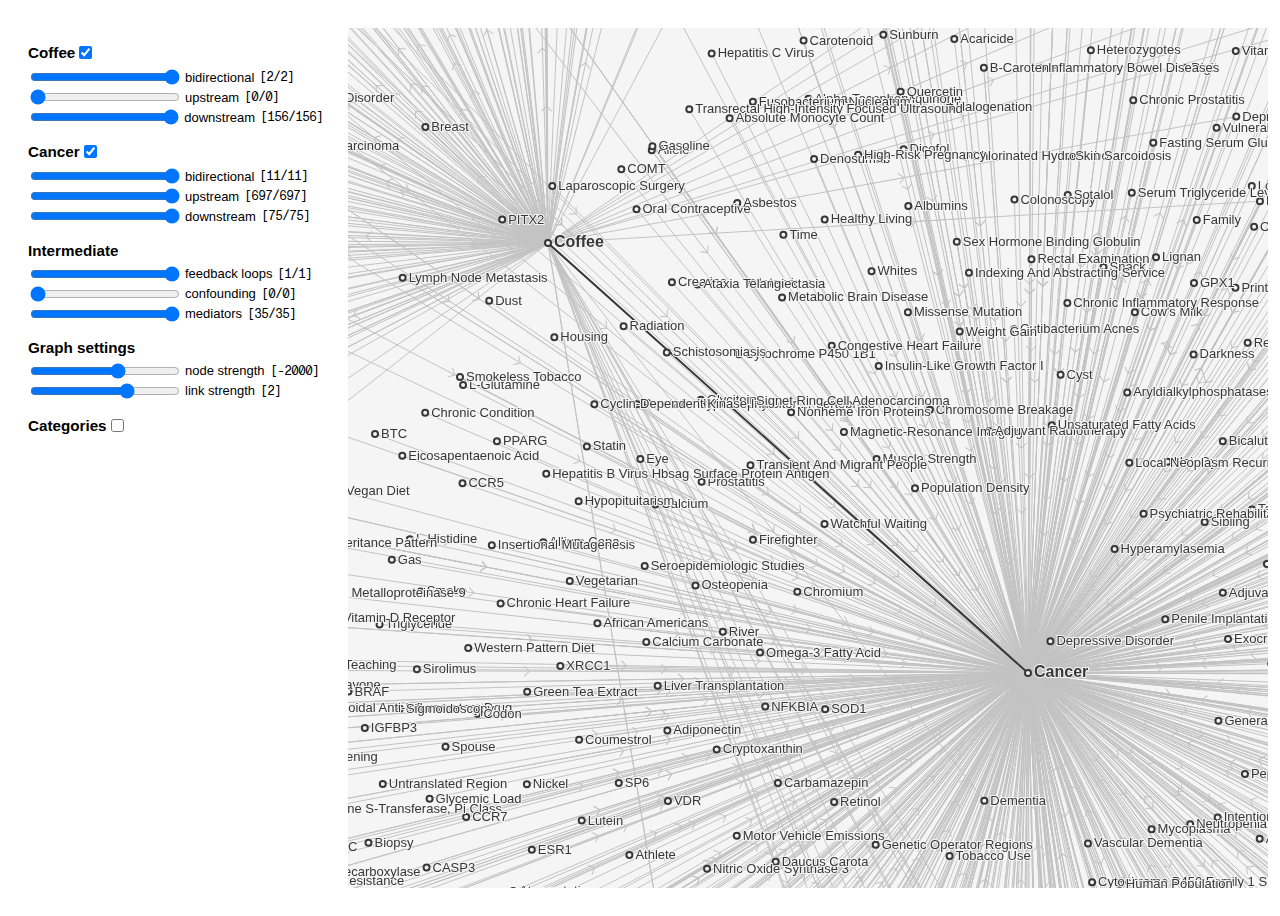
==== index.html @ 85940d9d "isolating forces" ====
<!DOCTYPE html>
<html lang="en" dir="ltr">
  <head>
    <title>system graph tester</title>
    <meta http-equiv="Content-Type" content="text/html;" charset="utf-8" >
    <meta name="viewport" charset="UTF-8" content="width=device-width, initial-scale=1">
    <link rel="stylesheet" href="css/clearstyle.css">
    <link rel="stylesheet" href="css/style.css">
    <script type="module" src="js/d3.js" charset="utf-8" preload></script>
    <script type="module" src="js/graph.js" charset="utf-8" preload></script>
 
    
    <link rel="preload" href="data/dag-link-data.json" as="fetch" crossOrigin="false">
  </head>

  <body>
    <main>
      <div id="controls">
        <section id="p0">
          <h3>Coffee  
            <input type="checkbox" checked data-name="p0" class="primary">
          </h3>
          <div class="row-wrap" data-name="bidirectional">
            <input type="range" name="bidirectional" min="0" max="100" value="50">
            <label for="bidirectional">bidirectional</label>
            <span class="count"></span>  
          </div>
          <div class="row-wrap" data-name="upstream">
            <input type="range" name="upstream" min="0" max="100" value="50">
            <label for="upstream">upstream</label>
            <span class="count"></span>
          </div>
          <div class="row-wrap" data-name="downstream">
            <input type="range" name="downstream" min="0" max="100" value="50">
            <label for="downstream">downstream</label>
            <span class="count"></span>  
          </div>
        </section>
        <section id="p1">
          <h3>Cancer
            <input type="checkbox" checked data-name="p1" class="primary">
          </h3>
          <div class="row-wrap" data-name="bidirectional">
            <input type="range" name="bidirectional" min="0" max="100" value="50">
            <label for="bidirectional">bidirectional</label>
            <span class="count"></span>  
          </div>
          <div class="row-wrap" data-name="upstream">
            <input type="range" name="upstream" min="0" max="100" value="50">
            <label for="upstream">upstream</label>
            <span class="count"></span>
          </div>
          <div class="row-wrap" data-name="downstream">
            <input type="range" name="downstream" min="0" max="100" value="50">
            <label for="downstream">downstream</label>
            <span class="count"></span>  
          </div>
        </section>
        <section id="intermediate">
          <h3>Intermediate</h3>
          <div class="row-wrap" data-name="loop">
            <input type="range" name="loop" min="0" max="100" value="50">
            <label for="loop">feedback loops</label>
            <span class="count"></span>
          </div>
          <div class="row-wrap" data-name="confounding">
            <input type="range" name="confounding" min="0" max="100" value="50">
            <label for="confounding">confounding</label>
            <span class="count"></span>
          </div>
          <div class="row-wrap" data-name="mediating">
            <input type="range" name="mediating" min="0" max="100" value="50">
            <label for="mediating">mediators</label>
            <span class="count"></span>  
          </div>
        </section>
        <section id="graph-settings">
          <h3>Graph settings</h3>
          <div class="row-wrap" data-name="charge">
            <input type="range" name="charge" min="-5000" max="0" value="-2000" step="100">
            <label for="charge">node strength</label>
            <span class="count" style="--max:']';">-2000</span>  
          </div>
          <div class="row-wrap" data-name="link">
            <input type="range" name="link" min="0" max="3" value="2" step="0.1">
            <label for="link">link strength</label>
            <span class="count" style="--max:']';">2</span>
          </div>
        </section>
        <section id="key">
          <h3>Categories<input type="checkbox"></h3>
          
        </section>
  
      </div>
      <svg id="graph">
        <defs>
          <marker
            id="arrow"
            viewBox="0 0 6 10"
            refX="-5"
            refY="5"
            markerWidth="12"
            markerHeight="12"
            markerUnits="userSpaceOnUse"
            orient="auto-start-reverse">
            <path d="M0.950256 1L2.95026 3L4.95026 5L0.950256 9" stroke-linecap="round" vector-effect="non-scaling-stroke"/>
            <!-- <path d="M 0 0 L 10 5 L 0 10 z" /> -->
          </marker>
          <marker
            id="arrow-primary"
            viewBox="0 0 6 10"
            refX="-10"
            refY="5"
            markerWidth="12"
            markerHeight="12"
            markerUnits="userSpaceOnUse"
            orient="auto-start-reverse">
            <path d="M0.950256 1L2.95026 3L4.95026 5L0.950256 9" stroke-linecap="round" vector-effect="non-scaling-stroke"/>
            <!-- <path d="M 0 0 L 10 5 L 0 10 z" /> -->
          </marker>
        </defs>
  
  
  
      </svg>


    </main>
    
      
    
  </body>
  
</html>
---- css/style.css ----
:root{
    --system-black:#373737;
    --system-black-30:#C3C3C3;
    --bg:#F5F5F5;
    --sidebar:340px;

    --cat-disease:#FEB3FF;
    --cat-treatment:#7EF5CB;
    --cat-genetic:#FFFF00;
    --cat-behavior:#FFA07A;
    --cat-symptom:#cba1ff;
}

main{
    position:relative;
    width:100vw;
    height:100vh;
}

#controls{
    position:absolute;
    top:0;
    left:0;
    /* position:fixed;
    top:0;
    left:0; */
    z-index:20;
    padding:20px;
    /* width:400px; */
    font-family:'Monument Grotesk', sans-serif;
    font-size:13px;
    width:var(--sidebar);
    background-color: white;
    height:100%;
    box-sizing:border-box;
}

main.topic-view input:checked{
    opacity:0.5;
    pointer-events: none;
}

main.topic-view[data-viewing="coffee"] #cancer .row-wrap{
    pointer-events: none;
    opacity:0.5;
}

main.topic-view[data-viewing="cancer"] #coffee .row-wrap{
    pointer-events: none;
    opacity:0.5;
}


.focus-p0 #p0 input[type="checkbox"],.focus-p1 #p1 input[type="checkbox"]{
    display:none;
}

.focus-p0 #p1>*:not(h3),.focus-p1 #p0>*:not(h3){
    display:none;
}

.focus-p0 #intermediate,.focus-p1 #intermediate{
    display:none;
}


#graph{
    position:absolute;
    top:20px;
    right:20px;
    background-color: var(--bg);
}

#graph g{
    z-index:10;
}
#graph g.link-lines,#graph g.node-label-bgs{
    z-index:5;
}

section{
    margin-bottom:10px;
}

.row-wrap{
    width:100%;
    display:flex;
    flex-flow:row nowrap;
    align-items: center;
}

.row-wrap[data-type="other"] span{
    display:inline-flex;
    flex-flow:row nowrap;
    align-items: center;
}

.row-wrap[data-type="other"] span::before{
    display:inline-block;
    background-color: black;
    width:20px;
    height:20px;
    margin-right:5px;
    content:'';
}


h3{
    font-weight:600;
    margin-bottom:5px;
    display:flex;
    flex-flow:row nowrap;
    align-items: center;
}

.row-wrap>*{
    margin-right:5px;
}

.row-wrap input[type="range"]{
    width:150px;
}

.count{
    font-family:'Monument Grotesk Mono';
    letter-spacing: -1px;
}

.count::before{
    content:'[';
}
.count::after{
    content:var(--max);
}







#dom{
    pointer-events: none;
}

/* #C3C3C3 */
text{
    cursor:default;
    font-family:'Monument Grotesk', sans-serif;
    /* fill:rgba(255,0,0,0.3); */
    paint-order: stroke;
    
    stroke:var(--bg);
    stroke-width:2px;
    font-size:13px;
    fill:var(--system-black);
    transform:translate(6px,4px);
    text-transform:capitalize;
}
/* 
.see-categories text{
    transform:translate(12px,4px);
} */

rect{
    transform:translate(8px,-11px);
}
rect.primary{
    transform:translate(8px,-14px);
}

.see-categories text.has-type{
    transform:translate(16px,4px);
    stroke:none;
}

/* text{
    stroke:var(--bg);
    stroke-width:2px;
} */

text.primary{
    font-size:16px;
    font-weight:600;
}



.row-wrap.color{
    opacity:0;
    margin-bottom:2px;
}

.see-categories .row-wrap.color{
    opacity:1;
}

.row-wrap.color .swatch{
    display:inline-block;
    width:20px;
    height:20px;
    background-color: var(--color);
}

.node-label-bgs{
    opacity:0;
}

.see-categories .node-label-bgs{
    opacity:1;
}


circle{
    fill:var(--bg);
    stroke:var(--system-black);
    stroke-width:2px;
    /* paint-order:stroke; */
}



line,polyline{
    stroke:var(--system-black-30);
}


marker{
    fill:none;
    stroke:var(--system-black-30);
    stroke-width:1px;
}

#arrow-primary{
    stroke:var(--system-black);
    stroke-width:2px;
}



line.primary,polyline.primary{
    stroke:var(--system-black);
    stroke-width:2px;
}

.animate line,.animate polyline{
    stroke:var(--system-black);
    opacity:0;
    stroke-width:4px;
    stroke-linecap: round;
   
    --gap:30;
    /* animation: directionality 2s linear infinite forwards;
    stroke-dasharray:var(--gap) calc(var(--str) - var(--gap));
    stroke-dashoffset:var(--str); */
}

.animate line.primary,.animate polyline.primary{
    opacity:0.2;
    stroke-width:8px;
}

@keyframes directionality{
    0%{
        stroke-dashoffset:var(--str);
    }
    
    100%{
        stroke-dashoffset:0;
    }
}

@font-face {
    font-family:'Monument Grotesk';
    src: url('../assets/monument-trial-regular.woff2');
}

@font-face {
    font-family:'Monument Grotesk Mono';
    src: url('../assets/monument-trial-mono-regular.woff2');
}

@font-face {
    font-family:'Monument Grotesk';
    font-style:italic;
    src: url('../assets/monument-trial-regular-italic.woff2');
}

@font-face {
    font-family:'Monument Grotesk';
    font-weight:600;
    src: url('../assets/monument-trial-bold.woff2');
}
@font-face {
    font-family:'Monument Grotesk';
    font-weight:600;
    font-style: italic;
    src: url('../assets/monument-trial-bold-italic.woff2');
}
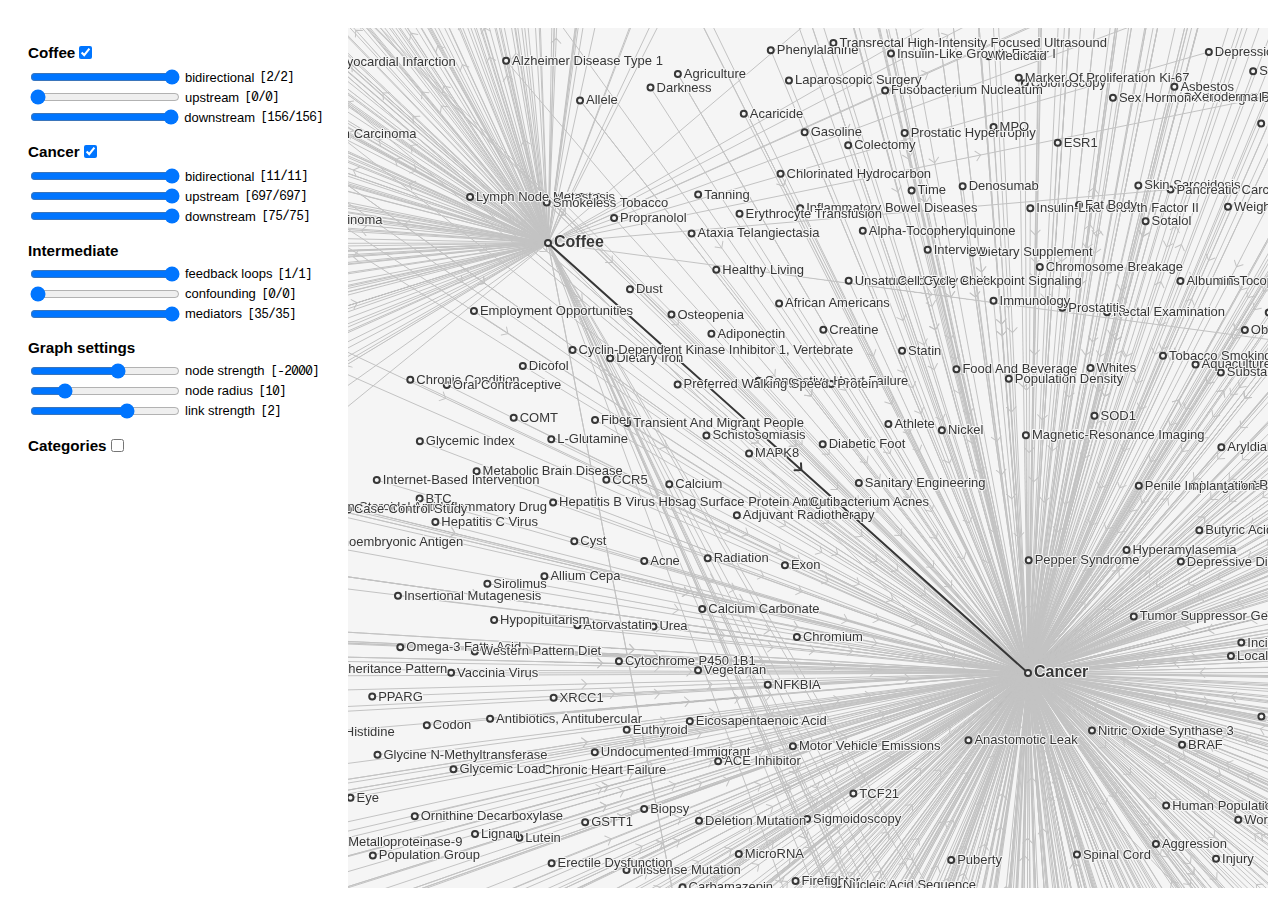
==== commit 25ffb7c9: "label opacity and radius control" ====
--- a/index.html
+++ b/index.html
@@ -76,16 +76,23 @@
         </section>
         <section id="graph-settings">
           <h3>Graph settings</h3>
+          
           <div class="row-wrap" data-name="charge">
             <input type="range" name="charge" min="-5000" max="0" value="-2000" step="100">
             <label for="charge">node strength</label>
             <span class="count" style="--max:']';">-2000</span>  
+          </div>
+          <div class="row-wrap" data-name="radius">
+            <input type="range" name="radius" min="0" max="50" value="10" step="1">
+            <label for="radius">node radius</label>
+            <span class="count" style="--max:']';">10</span>
           </div>
           <div class="row-wrap" data-name="link">
             <input type="range" name="link" min="0" max="3" value="2" step="0.1">
             <label for="link">link strength</label>
             <span class="count" style="--max:']';">2</span>
           </div>
+          
         </section>
         <section id="key">
           <h3>Categories<input type="checkbox"></h3>
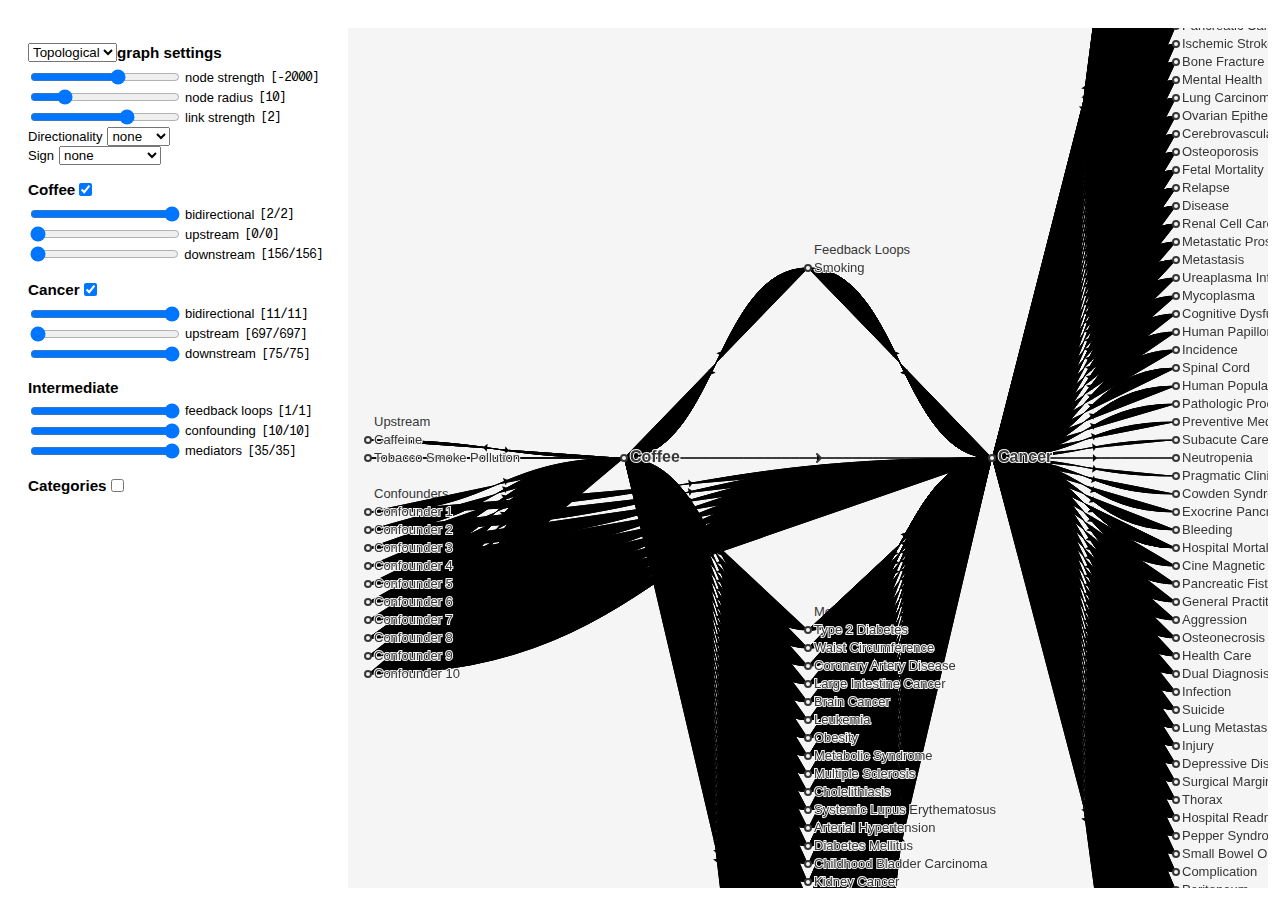
==== commit fdb1bcbf: "changed home to allow switching between topo/force" ====
--- a/index.html
+++ b/index.html
@@ -9,13 +9,54 @@
     <script type="module" src="js/d3.js" charset="utf-8" preload></script>
     <script type="module" src="js/graph.js" charset="utf-8" preload></script>
  
-    
+    <link rel="preload" href="data/topo-data.json" as="fetch" crossOrigin="false">
     <link rel="preload" href="data/dag-link-data.json" as="fetch" crossOrigin="false">
   </head>
 
   <body>
-    <main>
+    <main data-graph_type="topological">
       <div id="controls">
+        <section id="graph-settings">
+          <h3>
+            <select name="graph_type">
+              <option value="topological">Topological</option>
+              <option value="force">Force</option>
+            </select> graph settings</h3>
+          
+          <div class="row-wrap force-only" data-name="charge">
+            <input type="range" name="charge" min="-5000" max="0" value="-2000" step="100">
+            <label for="charge">node strength</label>
+            <span class="count" style="--max:']';">-2000</span>  
+          </div>
+          <div class="row-wrap force-only" data-name="radius">
+            <input type="range" name="radius" min="0" max="50" value="10" step="1">
+            <label for="radius">node radius</label>
+            <span class="count" style="--max:']';">10</span>
+          </div>
+          <div class="row-wrap force-only" data-name="link">
+            <input type="range" name="link" min="0" max="3" value="2" step="0.1">
+            <label for="link">link strength</label>
+            <span class="count" style="--max:']';">2</span>
+          </div>
+          <div class="row-wrap" data-name="directionality">
+            <label for="directionality">Directionality</label>
+            <select name="directionality">
+              <option value="none">none</option>
+              <option value="arrows">arrows</option>
+              <option value="motion">motion</option>
+            </select>
+          </div>
+          <div class="row-wrap" data-name="sign">
+            <label for="sign">Sign</label>
+            <select name="sign">
+              <option value="none">none</option>
+              <option value="dashed">dashed</option>
+              <option value="motion-color">motion colors</option>
+            </select>
+          </div>
+          
+        </section>
+
         <section id="p0">
           <h3>Coffee  
             <input type="checkbox" checked data-name="p0" class="primary">
@@ -74,33 +115,14 @@
             <span class="count"></span>  
           </div>
         </section>
-        <section id="graph-settings">
-          <h3>Graph settings</h3>
-          
-          <div class="row-wrap" data-name="charge">
-            <input type="range" name="charge" min="-5000" max="0" value="-2000" step="100">
-            <label for="charge">node strength</label>
-            <span class="count" style="--max:']';">-2000</span>  
-          </div>
-          <div class="row-wrap" data-name="radius">
-            <input type="range" name="radius" min="0" max="50" value="10" step="1">
-            <label for="radius">node radius</label>
-            <span class="count" style="--max:']';">10</span>
-          </div>
-          <div class="row-wrap" data-name="link">
-            <input type="range" name="link" min="0" max="3" value="2" step="0.1">
-            <label for="link">link strength</label>
-            <span class="count" style="--max:']';">2</span>
-          </div>
-          
-        </section>
+        
         <section id="key">
           <h3>Categories<input type="checkbox"></h3>
           
         </section>
   
       </div>
-      <svg id="graph">
+      <svg id="graph" data-graph_type="topological">
         <defs>
           <marker
             id="arrow"
@@ -127,7 +149,13 @@
             <!-- <path d="M 0 0 L 10 5 L 0 10 z" /> -->
           </marker>
         </defs>
-  
+        <g class="labels noselect topo-only">
+          <text id="upstream_p0_label" class="label">Upstream</text>
+          <text id="downstream_p1_label" class="label">Downstream</text>
+          <text id="confounder_label" class="label">Confounders</text>
+          <text id="mediator_label" class="label">Mediators</text>
+          <text id="feedback_label" class="label">Feedback loops</text>
+        </g>
   
   
       </svg>
--- a/css/style.css
+++ b/css/style.css
@@ -40,16 +40,6 @@
     pointer-events: none;
 }
 
-main.topic-view[data-viewing="coffee"] #cancer .row-wrap{
-    pointer-events: none;
-    opacity:0.5;
-}
-
-main.topic-view[data-viewing="cancer"] #coffee .row-wrap{
-    pointer-events: none;
-    opacity:0.5;
-}
-
 
 .focus-p0 #p0 input[type="checkbox"],.focus-p1 #p1 input[type="checkbox"]{
     display:none;
@@ -103,6 +93,9 @@
     margin-right:5px;
     content:'';
 }
+
+
+
 
 
 h3{
@@ -157,16 +150,18 @@
     transform:translate(6px,4px);
     text-transform:capitalize;
 }
+
+
 /* 
 .see-categories text{
     transform:translate(12px,4px);
 } */
 
 rect{
-    transform:translate(8px,-11px);
+    transform:translate(9px,-9px);
 }
 rect.primary{
-    transform:translate(8px,-14px);
+    transform:translate(10px,-12px);
 }
 
 .see-categories text.has-type{
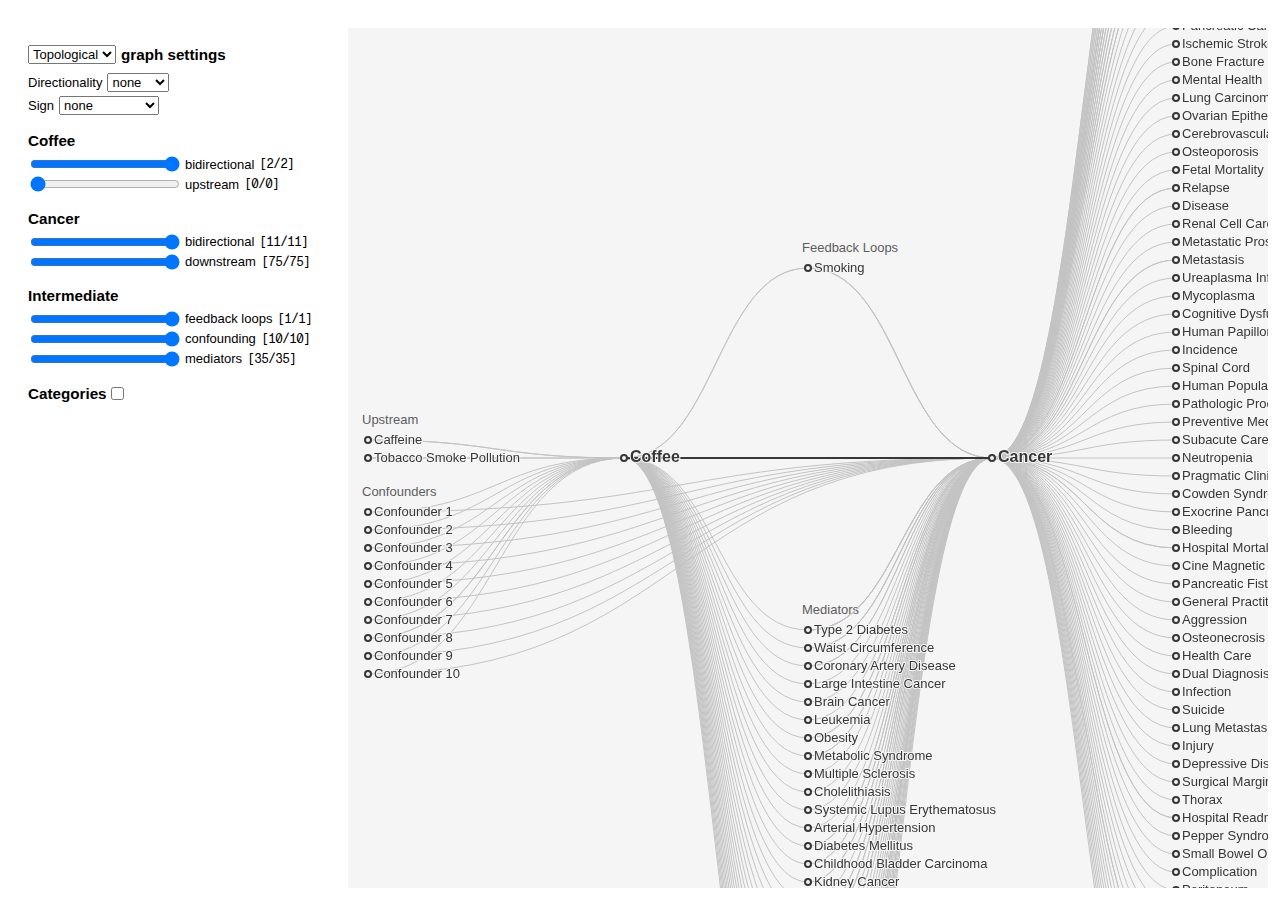
==== commit 23327a59: "added back drag" ====
--- a/index.html
+++ b/index.html
@@ -1,7 +1,7 @@
 <!DOCTYPE html>
 <html lang="en" dir="ltr">
   <head>
-    <title>system graph tester</title>
+    <title>system graph blue-sky tests</title>
     <meta http-equiv="Content-Type" content="text/html;" charset="utf-8" >
     <meta name="viewport" charset="UTF-8" content="width=device-width, initial-scale=1">
     <link rel="stylesheet" href="css/clearstyle.css">
--- a/css/style.css
+++ b/css/style.css
@@ -1,9 +1,10 @@
+/* overall rules ---------------- */
 :root{
     --system-black:#373737;
     --system-black-30:#C3C3C3;
+    --system-blue:rgb(15, 98, 254);
     --bg:#F5F5F5;
     --sidebar:340px;
-
     --cat-disease:#FEB3FF;
     --cat-treatment:#7EF5CB;
     --cat-genetic:#FFFF00;
@@ -35,38 +36,58 @@
     box-sizing:border-box;
 }
 
-main.topic-view input:checked{
+
+/* control panel ---------------- */
+
+
+main[data-graph_type="topological"] :where(#p0 input[type="checkbox"], #p1 input[type="checkbox"]){
+    display:none;
+}
+
+main.topic-view[data-graph_type="force"] input:checked{
     opacity:0.5;
     pointer-events: none;
 }
 
-
-.focus-p0 #p0 input[type="checkbox"],.focus-p1 #p1 input[type="checkbox"]{
-    display:none;
-}
-
-.focus-p0 #p1>*:not(h3),.focus-p1 #p0>*:not(h3){
-    display:none;
-}
-
-.focus-p0 #intermediate,.focus-p1 #intermediate{
-    display:none;
-}
-
-
-#graph{
-    position:absolute;
-    top:20px;
-    right:20px;
-    background-color: var(--bg);
-}
-
-#graph g{
-    z-index:10;
-}
-#graph g.link-lines,#graph g.node-label-bgs{
-    z-index:5;
-}
+main.topic-view[data-viewing="coffee"][data-graph_type="force"] #cancer .row-wrap{
+    pointer-events: none;
+    opacity:0.5;
+}
+
+main.topic-view[data-viewing="cancer"][data-graph_type="force"] #coffee .row-wrap{
+    pointer-events: none;
+    opacity:0.5;
+}
+
+
+main[data-graph_type="force"] :where(.focus-p0 #p0 input[type="checkbox"],.focus-p1 #p1 input[type="checkbox"]){
+    display:none;
+}
+
+main[data-graph_type="force"] :where(.focus-p0 #p1>*:not(h3),.focus-p1 #p0>*:not(h3)){
+    display:none;
+}
+
+main[data-graph_type="topological"] :where(.focus-p0 #intermediate,.focus-p1 #intermediate){
+    display:none;
+}
+
+.row-wrap.force-only{
+    display:none
+}
+
+.topo-only{
+    display:none;
+}
+
+main[data-graph_type="force"] .row-wrap.force-only{
+    display:flex;
+} 
+
+main[data-graph_type="topological"] .topo-only{
+    display:block;
+}
+
 
 section{
     margin-bottom:10px;
@@ -94,9 +115,13 @@
     content:'';
 }
 
-
-
-
+main[data-graph_type="topological"] #p0 .row-wrap[data-name="downstream"]{
+    display:none;
+}
+
+main[data-graph_type="topological"] #p1 .row-wrap[data-name="upstream"]{
+    display:none;
+}
 
 h3{
     font-weight:600;
@@ -127,21 +152,74 @@
 }
 
 
-
-
-
-
-
-#dom{
-    pointer-events: none;
-}
+.row-wrap.color{
+    opacity:0;
+    margin-bottom:2px;
+}
+
+.see-categories .row-wrap.color{
+    opacity:1;
+}
+
+.row-wrap.color .swatch{
+    display:inline-block;
+    width:20px;
+    height:20px;
+    background-color: var(--color);
+}
+
+
+select{
+    margin:2px 0px;
+    font-family:'Monument Grotesk', sans-serif;
+    font-size:13px;
+}
+
+h3 select{
+    margin-right:5px;
+}
+
+
+/* graph ---------------- */
+
+#graph{
+    position:absolute;
+    top:20px;
+    right:20px;
+    background-color: var(--bg);
+    
+}
+
+
+#graph,#graph text.noselect,.labels.noselect text{
+    cursor:grab;
+}
+
+#graph.drag,#graph.drag text.noselect,#graph.drag .labels.noselect text{
+    cursor:grabbing;
+}
+
+
+#graph g{
+    transform:translate(var(--drag-x),var(--drag-y))
+}
+
+#graph g{
+    z-index:10;
+}
+#graph g.link-lines,#graph g.node-label-bgs{
+    z-index:5;
+}
+
+
+
 
 /* #C3C3C3 */
 text{
     cursor:default;
     font-family:'Monument Grotesk', sans-serif;
     /* fill:rgba(255,0,0,0.3); */
-    paint-order: stroke;
+    paint-order: stroke fill;
     
     stroke:var(--bg);
     stroke-width:2px;
@@ -152,11 +230,6 @@
 }
 
 
-/* 
-.see-categories text{
-    transform:translate(12px,4px);
-} */
-
 rect{
     transform:translate(9px,-9px);
 }
@@ -169,33 +242,18 @@
     stroke:none;
 }
 
-/* text{
-    stroke:var(--bg);
-    stroke-width:2px;
-} */
 
 text.primary{
     font-size:16px;
     font-weight:600;
 }
-
-
-
-.row-wrap.color{
-    opacity:0;
-    margin-bottom:2px;
-}
-
-.see-categories .row-wrap.color{
-    opacity:1;
-}
-
-.row-wrap.color .swatch{
-    display:inline-block;
-    width:20px;
-    height:20px;
-    background-color: var(--color);
-}
+text.label{
+    /* font-weight:600; */
+    transform:translate(-6px,2px);
+    opacity:0.8;
+}
+
+
 
 .node-label-bgs{
     opacity:0;
@@ -215,10 +273,29 @@
 
 
 
-line,polyline{
+line,polyline,path{
+    fill:none;
     stroke:var(--system-black-30);
 }
 
+
+.link-arrows{
+    display:none;
+    /* transform-origin:center; */
+    /* transform:translate(-2px,-4px); */
+}
+
+#graph[data-directionality="arrows"] .link-arrows{
+    display:block;
+}
+
+.animate{
+    display:none;
+}
+
+#graph[data-directionality="motion"] .animate{
+    display:block;
+}
 
 marker{
     fill:none;
@@ -233,24 +310,38 @@
 
 
 
-line.primary,polyline.primary{
+line.primary,polyline.primary,path.primary{
     stroke:var(--system-black);
     stroke-width:2px;
 }
 
-.animate line,.animate polyline{
-    stroke:var(--system-black);
-    opacity:0;
+#graph[data-sign="dashed"] .link-lines :where(line.negative,polyline.negative,path.negative){
+    stroke-dasharray:5px 5px;
+}
+
+
+
+
+.animate line,.animate polyline,.animate path{
+
+    --col:salmon;
+    stroke:var(--col);
+    opacity:0.2;
     stroke-width:4px;
     stroke-linecap: round;
    
-    --gap:30;
-    /* animation: directionality 2s linear infinite forwards;
+    --gap:60px;
+    animation: directionality 2s linear infinite forwards;
     stroke-dasharray:var(--gap) calc(var(--str) - var(--gap));
-    stroke-dashoffset:var(--str); */
-}
-
-.animate line.primary,.animate polyline.primary{
+    stroke-dashoffset:var(--str);
+}
+
+#graph[data-sign="motion-color"] .animate :where(line.negative,polyline.negative,path.negative){
+    --col:slateblue;
+}
+
+
+.animate line.primary,.animate polyline.primary,.animate path.primary{
     opacity:0.2;
     stroke-width:8px;
 }
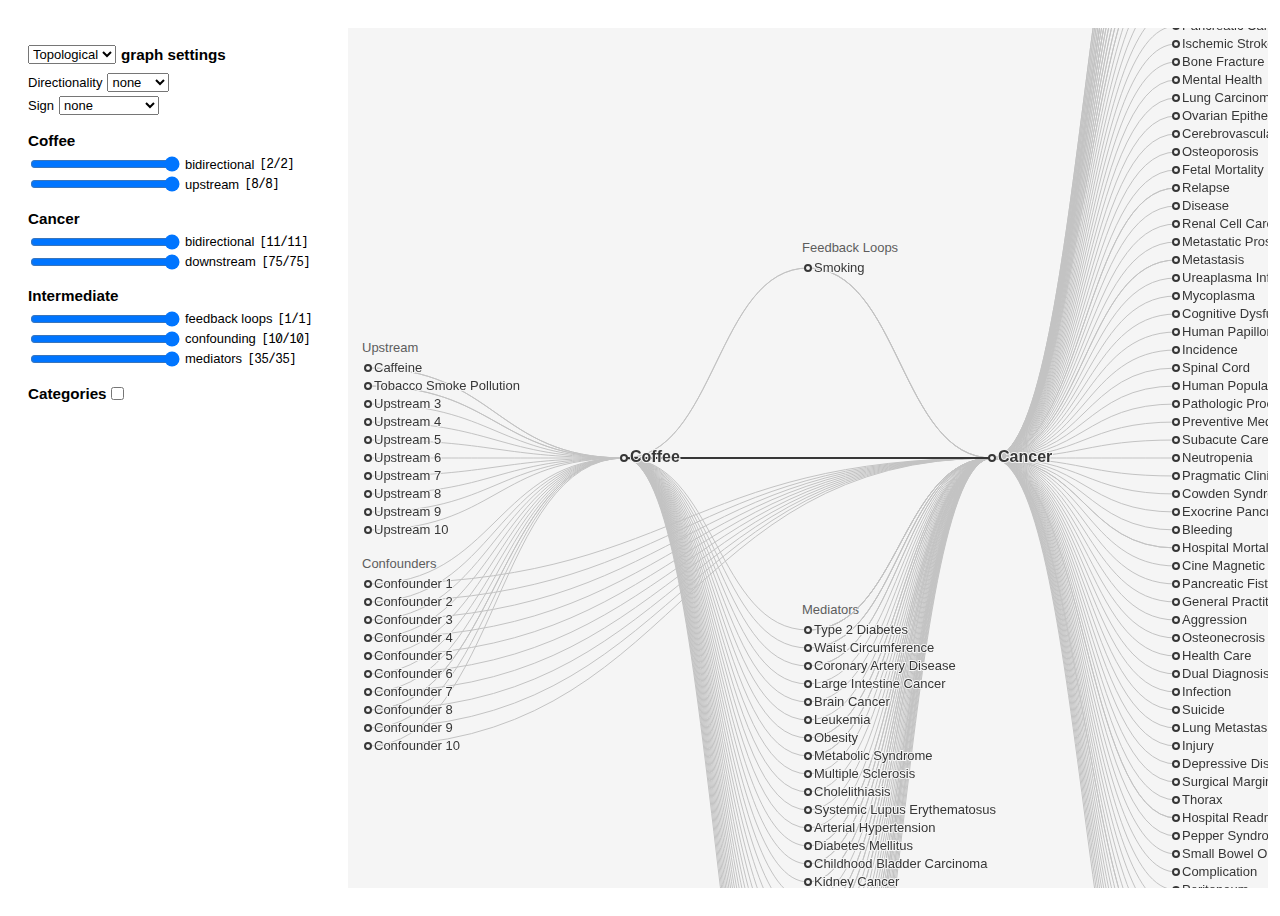
==== commit 5527736b: "clean-up and code annotation" ====
--- a/index.html
+++ b/index.html
@@ -9,8 +9,7 @@
     <script type="module" src="js/d3.js" charset="utf-8" preload></script>
     <script type="module" src="js/graph.js" charset="utf-8" preload></script>
  
-    <link rel="preload" href="data/topo-data.json" as="fetch" crossOrigin="false">
-    <link rel="preload" href="data/dag-link-data.json" as="fetch" crossOrigin="false">
+    <link rel="preload" href="data/processed-data.json" as="fetch" crossOrigin="false">
   </head>
 
   <body>
@@ -116,7 +115,7 @@
           </div>
         </section>
         
-        <section id="key">
+        <section id="category-controls">
           <h3>Categories<input type="checkbox"></h3>
           
         </section>
--- a/css/style.css
+++ b/css/style.css
@@ -3,6 +3,7 @@
     --system-black:#373737;
     --system-black-30:#C3C3C3;
     --system-blue:rgb(15, 98, 254);
+    --system-red:#CB3823;
     --bg:#F5F5F5;
     --sidebar:340px;
     --cat-disease:#FEB3FF;
@@ -39,7 +40,6 @@
 
 /* control panel ---------------- */
 
-
 main[data-graph_type="topological"] :where(#p0 input[type="checkbox"], #p1 input[type="checkbox"]){
     display:none;
 }
@@ -86,6 +86,42 @@
 
 main[data-graph_type="topological"] .topo-only{
     display:block;
+}
+
+/* .focus-mode g>*{
+    transition:opacity 0.3s;
+} */
+
+.focus-mode g>*:not(.focus,.variable-circles>*,.variable-links>*,.variable-labels>*){
+    pointer-events:none;
+    /* mix-blend-mode:multiply; */
+    opacity:0.1;
+}
+
+#graph:not(.focus-mode) :where(.variable-circles,.variable-links,.variable-labels){
+    display:none;
+}
+
+.variable-labels text{
+    fill:var(--system-red);
+}
+
+.variable-circles circle{
+    stroke:var(--system-red);
+}
+
+.variable-links path{
+    stroke:var(--system-red);
+    opacity:0.5;
+}
+
+/* .focus-mode g.variable-circles>*{
+    pointer-events:all;
+    opacity:1;
+} */
+
+#graph[data-directionality="motion"].focus-mode .animate{
+    display:none;
 }
 
 
@@ -122,6 +158,23 @@
 main[data-graph_type="topological"] #p1 .row-wrap[data-name="upstream"]{
     display:none;
 }
+
+
+
+.hover-link{
+    display:none;
+}
+
+.hover-link path{
+    stroke:transparent;
+    cursor:pointer;
+}
+
+main[data-graph_type="topological"] .hover-link{
+    display:block;
+}
+
+
 
 h3{
     font-weight:600;
@@ -278,6 +331,11 @@
     stroke:var(--system-black-30);
 }
 
+path.hover,path.focus{
+    cursor:pointer;
+    stroke:var(--system-blue);
+    stroke-width:2px;
+}
 
 .link-arrows{
     display:none;
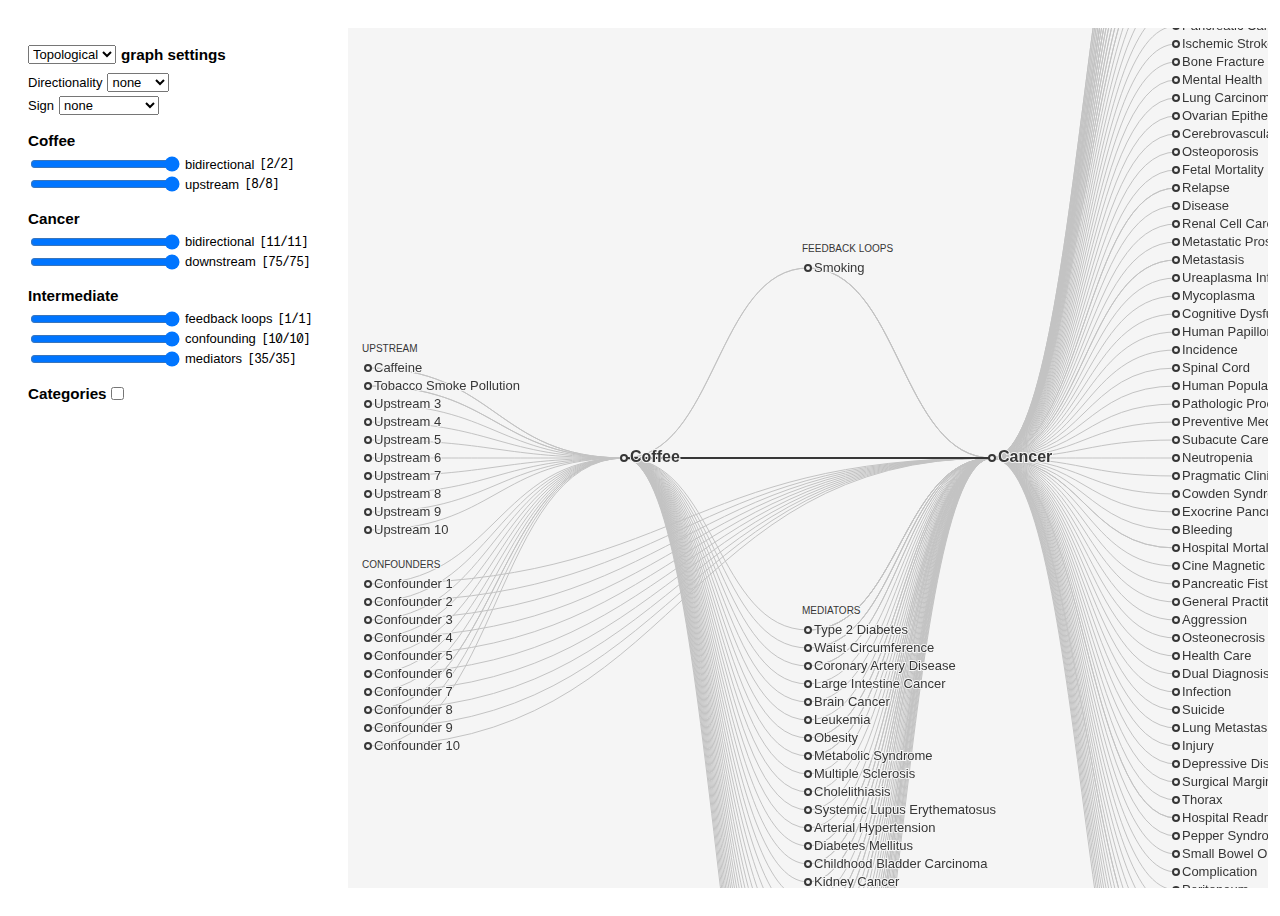
==== commit 9801e9ab: "styling revisions and node hover interaction" ====
--- a/index.html
+++ b/index.html
@@ -122,6 +122,103 @@
   
       </div>
       <svg id="graph" data-graph_type="topological">
+      <style>
+        .variable-labels text{
+            fill:var(--system-black);
+        }
+
+        .variable-circles circle{
+            stroke:var(--system-black);
+        }
+
+        .variable-links path{
+            stroke:var(--system-black-30);
+        }
+        text{
+            cursor:default;
+            font-family:'Monument Grotesk', sans-serif;
+            /* fill:rgba(255,0,0,0.3); */
+            paint-order: stroke fill;
+            
+            stroke:var(--bg);
+            stroke-width:2px;
+            font-size:13px;
+            fill:var(--system-black);
+            transform:translate(6px,4px);
+            text-transform:capitalize;
+        }
+
+        rect{
+            transform:translate(8.5px,-9px);
+        }
+        rect.primary{
+            transform:translate(10px,-12px);
+        }
+
+        .see-categories text{
+            transform:translate(16px,4px);
+            stroke:none;
+        }
+
+        text.primary{
+            font-size:16px;
+            font-weight:600;
+        }
+        text.label{
+            /* font-weight:600; */
+            transform:translate(-6px,2px);
+            color:rgba(55,55,55,1);
+            font-size:10px;
+            text-transform:uppercase;
+        }
+        circle{
+            fill:var(--bg);
+            stroke:var(--system-black);
+            stroke-width:2px;
+            /* paint-order:stroke; */
+        }
+        line,polyline,path{
+            fill:none;
+            stroke:var(--system-black-30);
+        }
+        path.hover,path.focus,path.primary.hover,path.primary.focus,circle.hover,#arrow-primary.hover,#arrow-primary.focus{
+            cursor:pointer;
+            stroke:var(--system-blue);
+            stroke-width:2px;
+        }
+
+        .node-labels text.hover{
+          cursor:pointer !important;
+          fill:var(--system-blue);
+        }
+        marker{
+            fill:none;
+            stroke:var(--system-black-30);
+            stroke-width:1px;
+        }
+        line.primary,polyline.primary,path.primary{
+            stroke:var(--system-black);
+            stroke-width:2px;
+        }
+        .animate line,.animate polyline,.animate path{
+
+            
+            stroke:var(--animate-col);
+            opacity:0.2;
+            stroke-width:4px;
+            stroke-linecap: round;
+          
+            --gap:60px;
+            animation: directionality 2s linear infinite forwards;
+            stroke-dasharray:var(--gap) calc(var(--str) - var(--gap));
+            stroke-dashoffset:var(--str);
+        }
+        .animate line.primary,.animate polyline.primary,.animate path.primary{
+            opacity:0.2;
+            stroke-width:8px;
+        }
+              
+      </style>
         <defs>
           <marker
             id="arrow"
--- a/css/style.css
+++ b/css/style.css
@@ -6,11 +6,13 @@
     --system-red:#CB3823;
     --bg:#F5F5F5;
     --sidebar:340px;
-    --cat-disease:#FEB3FF;
-    --cat-treatment:#7EF5CB;
-    --cat-genetic:#FFFF00;
-    --cat-behavior:#FFA07A;
-    --cat-symptom:#cba1ff;
+    --cat-disease:#FDCCFF;
+    --cat-treatment:#9EFFDD;
+    --cat-genetic:#FFFFBD;
+    --cat-behavior:#FFCFBD;
+    --cat-symptom:#D2CCFF;
+    --cat-other:#F5F5F5;
+    --animate-col:grey;
 }
 
 main{
@@ -102,18 +104,7 @@
     display:none;
 }
 
-.variable-labels text{
-    fill:var(--system-red);
-}
-
-.variable-circles circle{
-    stroke:var(--system-red);
-}
-
-.variable-links path{
-    stroke:var(--system-red);
-    opacity:0.5;
-}
+
 
 /* .focus-mode g.variable-circles>*{
     pointer-events:all;
@@ -144,7 +135,7 @@
 
 .row-wrap[data-type="other"] span::before{
     display:inline-block;
-    background-color: black;
+    background-color: var(--cat-other);
     width:20px;
     height:20px;
     margin-right:5px;
@@ -268,43 +259,11 @@
 
 
 /* #C3C3C3 */
-text{
-    cursor:default;
-    font-family:'Monument Grotesk', sans-serif;
-    /* fill:rgba(255,0,0,0.3); */
-    paint-order: stroke fill;
-    
-    stroke:var(--bg);
-    stroke-width:2px;
-    font-size:13px;
-    fill:var(--system-black);
-    transform:translate(6px,4px);
-    text-transform:capitalize;
-}
-
-
-rect{
-    transform:translate(9px,-9px);
-}
-rect.primary{
-    transform:translate(10px,-12px);
-}
-
-.see-categories text.has-type{
-    transform:translate(16px,4px);
-    stroke:none;
-}
-
-
-text.primary{
-    font-size:16px;
-    font-weight:600;
-}
-text.label{
-    /* font-weight:600; */
-    transform:translate(-6px,2px);
-    opacity:0.8;
-}
+
+
+
+
+
 
 
 
@@ -317,25 +276,13 @@
 }
 
 
-circle{
-    fill:var(--bg);
-    stroke:var(--system-black);
-    stroke-width:2px;
-    /* paint-order:stroke; */
-}
-
-
-
-line,polyline,path{
-    fill:none;
-    stroke:var(--system-black-30);
-}
-
-path.hover,path.focus{
-    cursor:pointer;
-    stroke:var(--system-blue);
-    stroke-width:2px;
-}
+
+
+
+
+
+
+
 
 .link-arrows{
     display:none;
@@ -355,11 +302,7 @@
     display:block;
 }
 
-marker{
-    fill:none;
-    stroke:var(--system-black-30);
-    stroke-width:1px;
-}
+
 
 #arrow-primary{
     stroke:var(--system-black);
@@ -368,10 +311,7 @@
 
 
 
-line.primary,polyline.primary,path.primary{
-    stroke:var(--system-black);
-    stroke-width:2px;
-}
+
 
 #graph[data-sign="dashed"] .link-lines :where(line.negative,polyline.negative,path.negative){
     stroke-dasharray:5px 5px;
@@ -380,29 +320,14 @@
 
 
 
-.animate line,.animate polyline,.animate path{
-
-    --col:salmon;
-    stroke:var(--col);
-    opacity:0.2;
-    stroke-width:4px;
-    stroke-linecap: round;
-   
-    --gap:60px;
-    animation: directionality 2s linear infinite forwards;
-    stroke-dasharray:var(--gap) calc(var(--str) - var(--gap));
-    stroke-dashoffset:var(--str);
-}
+
 
 #graph[data-sign="motion-color"] .animate :where(line.negative,polyline.negative,path.negative){
-    --col:slateblue;
-}
-
-
-.animate line.primary,.animate polyline.primary,.animate path.primary{
-    opacity:0.2;
-    stroke-width:8px;
-}
+    --animate-col:slateblue;
+}
+
+
+
 
 @keyframes directionality{
     0%{
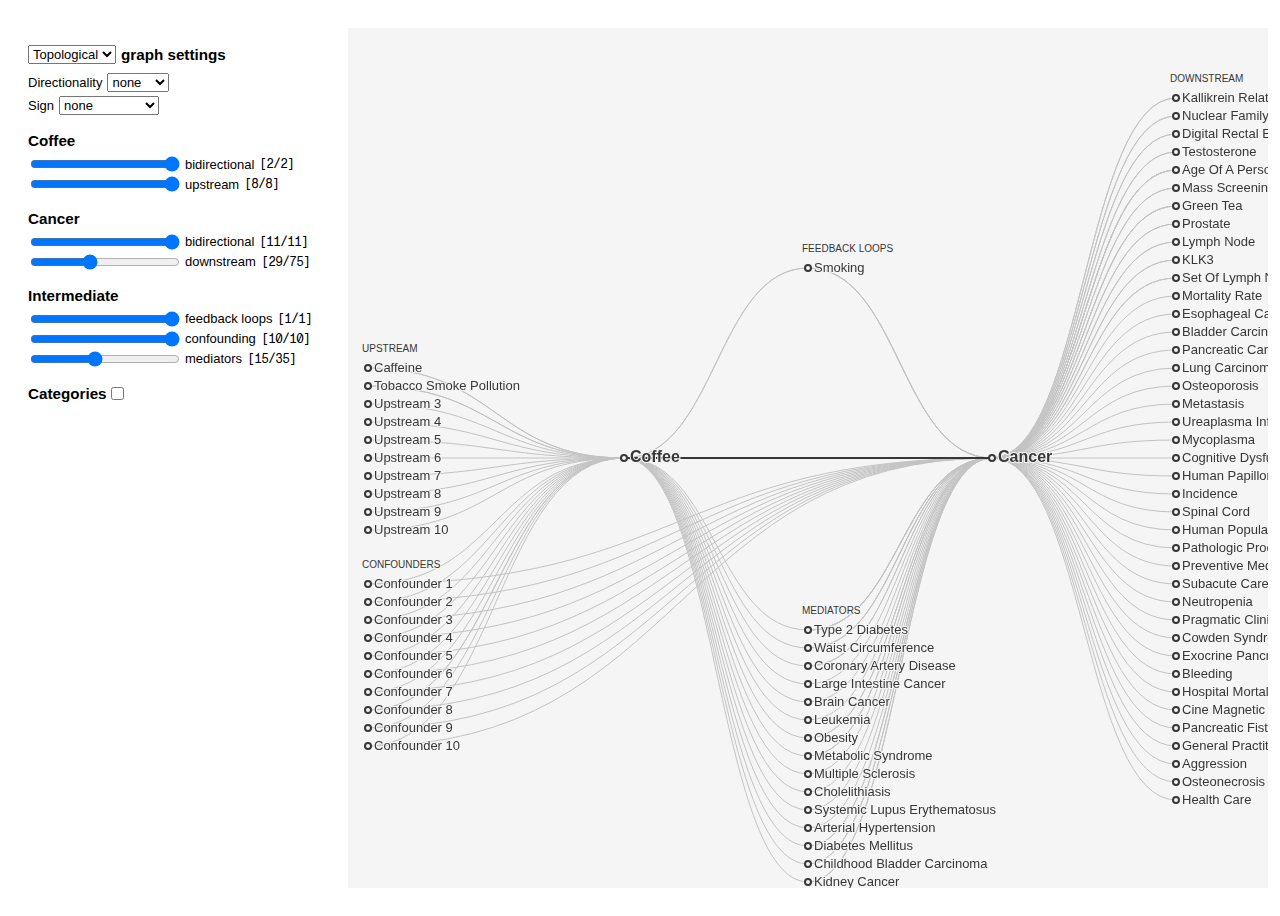
==== commit e55c2db6: "added directionality to variable links" ====
--- a/index.html
+++ b/index.html
@@ -200,7 +200,7 @@
             stroke:var(--system-black);
             stroke-width:2px;
         }
-        .animate line,.animate polyline,.animate path{
+        .animate path,.variable-animate path{
 
             
             stroke:var(--animate-col);
@@ -213,7 +213,7 @@
             stroke-dasharray:var(--gap) calc(var(--str) - var(--gap));
             stroke-dashoffset:var(--str);
         }
-        .animate line.primary,.animate polyline.primary,.animate path.primary{
+        .animate path.primary{
             opacity:0.2;
             stroke-width:8px;
         }
--- a/css/style.css
+++ b/css/style.css
@@ -94,13 +94,13 @@
     transition:opacity 0.3s;
 } */
 
-.focus-mode g>*:not(.focus,.variable-circles>*,.variable-links>*,.variable-labels>*){
+.focus-mode g>*:not(.focus,.variable-circles>*,.variable-links>*,.variable-labels>*,.variable-arrows>*,.variable-animate>*){
     pointer-events:none;
     /* mix-blend-mode:multiply; */
     opacity:0.1;
 }
 
-#graph:not(.focus-mode) :where(.variable-circles,.variable-links,.variable-labels){
+#graph:not(.focus-mode) :where(.variable-circles,.variable-links,.variable-labels,.variable-arrows,.variable-animate>*){
     display:none;
 }
 
@@ -284,21 +284,21 @@
 
 
 
-.link-arrows{
+.link-arrows,.variable-arrows{
     display:none;
     /* transform-origin:center; */
     /* transform:translate(-2px,-4px); */
 }
 
-#graph[data-directionality="arrows"] .link-arrows{
+#graph[data-directionality="arrows"] .link-arrows,#graph.focus-mode[data-directionality="arrows"] .variable-arrows{
     display:block;
 }
 
-.animate{
-    display:none;
-}
-
-#graph[data-directionality="motion"] .animate{
+.animate,.variable-animate{
+    display:none;
+}
+
+#graph[data-directionality="motion"] .animate,#graph.focus-mode[data-directionality="motion"] .variable-animate{
     display:block;
 }
 
